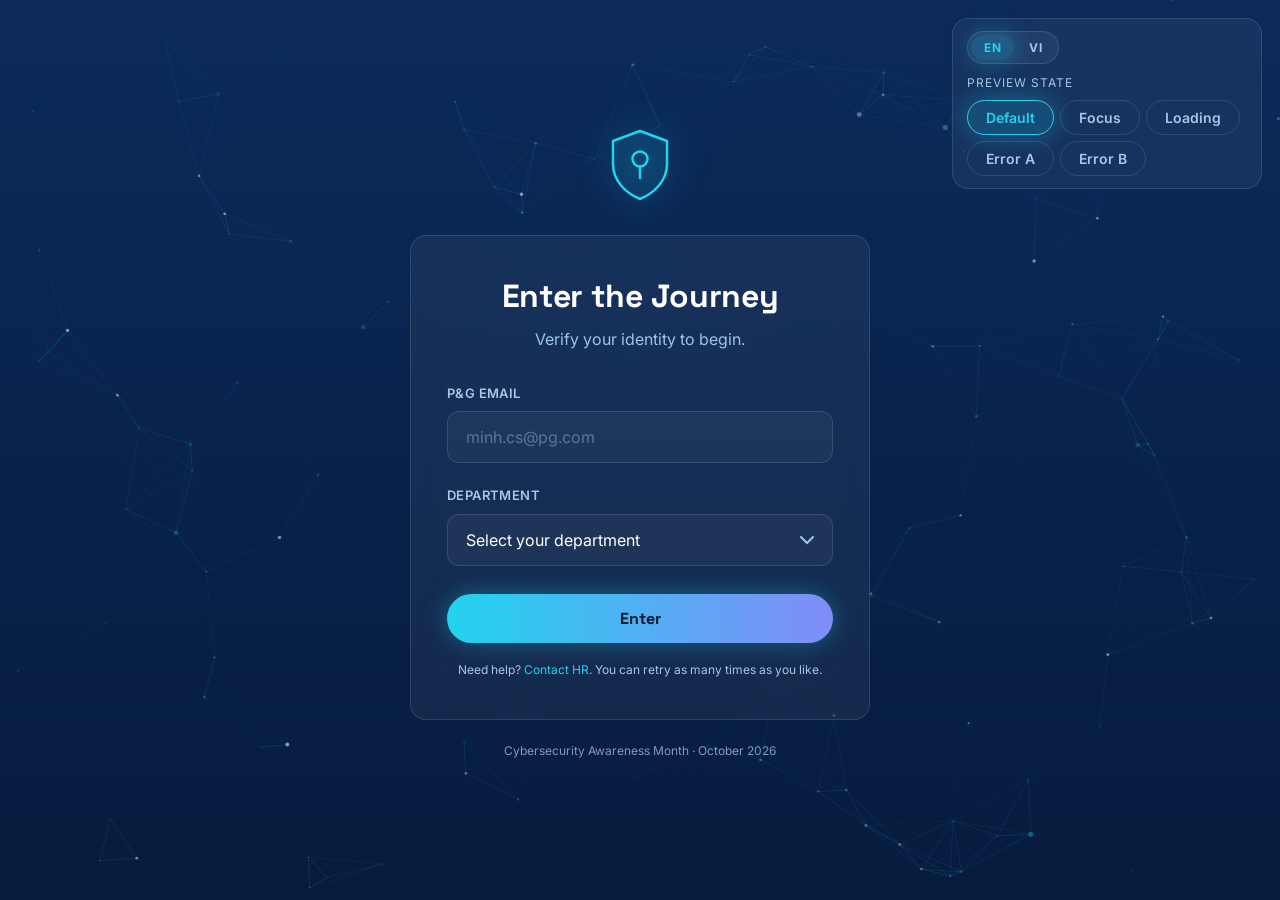
==== public/index.html @ fa687166 "Restructure project, add VI/EN language layer and data contract - Move site under public/, split JS " ====
<!DOCTYPE html>
<html lang="en">
<head>
<meta charset="UTF-8">
<meta name="viewport" content="width=device-width, initial-scale=1">
<title data-i18n-title="login.docTitle">Enter the Journey — Cybersecurity Awareness Month 2026</title>
<meta name="description" content="Verify your identity to begin the Cybersecurity Awareness Month journey.">
<link rel="preconnect" href="https://fonts.googleapis.com">
<link rel="preconnect" href="https://fonts.gstatic.com" crossorigin>
<link href="https://fonts.googleapis.com/css2?family=Inter:wght@400;500;600;700&family=Space+Grotesk:wght@500;600;700&display=swap" rel="stylesheet">
<link rel="stylesheet" href="assets/css/styles.css">
</head>
<body>
<canvas id="starfield" aria-hidden="true"></canvas>

<div class="page">
  <!-- State switcher: lets reviewers preview every designed state -->
  <div style="position:fixed;top:18px;right:18px;z-index:60" class="glass" id="stateSwitcher">
    <div style="padding:12px 14px">
      <div data-lang-switch style="margin-bottom:10px"></div>
      <div class="t-caption" style="margin-bottom:8px;letter-spacing:1px;text-transform:uppercase" data-i18n="login.previewState">Preview state</div>
      <div style="display:flex;gap:6px;flex-wrap:wrap;max-width:280px">
        <button class="tab active" data-state="default" data-i18n="login.state.default">Default</button>
        <button class="tab" data-state="focus" data-i18n="login.state.focus">Focus</button>
        <button class="tab" data-state="loading" data-i18n="login.state.loading">Loading</button>
        <button class="tab" data-state="errorA" data-i18n="login.state.errorA">Error A</button>
        <button class="tab" data-state="errorB" data-i18n="login.state.errorB">Error B</button>
      </div>
    </div>
  </div>

  <main style="min-height:100vh;display:grid;place-items:center;padding:60px 20px">
    <div style="width:100%;max-width:460px">

      <!-- Shield-with-keyhole logo -->
      <div class="center" style="margin-bottom:26px">
        <svg width="64" height="74" viewBox="0 0 64 74" fill="none" aria-hidden="true"
             style="filter:drop-shadow(0 0 18px rgba(34,211,238,.65))">
          <path d="M32 3 L59 13 V36 C59 52 47 65 32 71 C17 65 5 52 5 36 V13 Z"
                stroke="#22D3EE" stroke-width="2.5" fill="rgba(34,211,238,0.07)" stroke-linejoin="round"/>
          <circle cx="32" cy="31" r="7.5" stroke="#22D3EE" stroke-width="2.5" fill="none"/>
          <path d="M32 38.5 V50" stroke="#22D3EE" stroke-width="2.5" stroke-linecap="round"/>
        </svg>
      </div>

      <div class="glass" style="padding:40px 36px">
        <div class="center" style="margin-bottom:30px">
          <h1 class="t-h2" style="margin:0 0 10px" data-i18n="login.title">Enter the Journey</h1>
          <p class="t-body" style="margin:0" data-i18n="login.subtitle">Verify your identity to begin.</p>
        </div>

        <form id="loginForm" novalidate autocomplete="off">

          <!-- Email combo with live autocomplete -->
          <div class="field combo" id="emailField">
            <label for="email" data-i18n="login.emailLabel">P&amp;G Email</label>
            <input class="input" type="email" id="email" name="email"
                   placeholder="minh.cs@pg.com" data-i18n-placeholder="login.emailPlaceholder" autocomplete="off"
                   aria-describedby="emailErr" aria-autocomplete="list"
                   aria-expanded="false" role="combobox" aria-controls="emailAC">
            <div class="autocomplete" id="emailAC" role="listbox" data-i18n-aria-label="login.acAria" aria-label="Matching P&amp;G emails"></div>
            <div class="field-msg msg-error" id="emailErr" role="alert">
              <svg width="15" height="15" viewBox="0 0 16 16" fill="none" style="flex-shrink:0;margin-top:2px">
                <circle cx="8" cy="8" r="7" stroke="currentColor" stroke-width="1.5"/>
                <path d="M8 4.5v4.2M8 11.2v.1" stroke="currentColor" stroke-width="1.8" stroke-linecap="round"/>
              </svg>
              <span data-i18n="login.errorEmail">Email không chính xác — Email not found. Please try again.</span>
            </div>
          </div>

          <!-- Department -->
          <div class="field" id="deptField">
            <label for="dept" data-i18n="login.deptLabel">Department</label>
            <select class="select" id="dept" name="dept" aria-describedby="deptErr">
              <option value="" data-i18n="login.deptPlaceholder">Select your department</option>
            </select>
            <div class="field-msg msg-warning" id="deptErr" role="alert">
              <svg width="15" height="15" viewBox="0 0 16 16" fill="none" style="flex-shrink:0;margin-top:2px">
                <path d="M8 1.8 15 14H1L8 1.8Z" stroke="currentColor" stroke-width="1.5" stroke-linejoin="round"/>
                <path d="M8 6.2v3.1M8 11.5v.1" stroke="currentColor" stroke-width="1.8" stroke-linecap="round"/>
              </svg>
              <span data-i18n="login.errorDept">Department does not match this account. Access denied.</span>
            </div>
          </div>

          <button type="submit" class="btn btn-primary btn-block" id="submitBtn" style="margin-top:6px">
            <span id="btnLabel" data-i18n="login.cta">Enter</span>
          </button>

          <p class="t-caption center" style="margin:18px 0 0" data-i18n-html="login.help">
            Need help? <a href="mailto:minh.cs@pg.com">Contact HR</a>. You can retry as many times as you like.
          </p>
        </form>
      </div>

      <p class="t-caption center" style="margin-top:22px;opacity:.75" data-i18n="app.month">
        Cybersecurity Awareness Month · October 2026
      </p>
    </div>
  </main>
</div>

<script src="assets/js/core/starfield.js"></script>
<script src="assets/js/core/ui.js"></script>
<script src="assets/js/core/i18n.js"></script>
<script src="assets/js/data/db.js"></script>
<script src="assets/js/pages/login.js"></script>
</body>
</html>
---- public/assets/css/styles.css ----
/* ============================================================
   Cybersecurity Awareness Month — October 2026
   Design system + component styles
   ============================================================ */

/* ---------- 1. TOKENS ---------- */
:root {
  /* Background */
  --navy-700: #0B2A5B;
  --navy-900: #071B3D;
  --navy-500: #0F3A78;

  /* Chapter accents */
  --ch1: #22D3EE;
  --ch2: #38BDF8;
  --ch3: #60A5FA;
  --ch4: #818CF8;
  --accent: var(--ch1); /* overridden per chapter */

  /* Text */
  --text-headline: #FFFFFF;
  --text-body: #9EC5E8;
  --text-muted: #A9C6E6;

  /* State */
  --error: #F87171;
  --warning: #FBBF24;
  --success: #34D399;

  /* Rank */
  --gold: #FCD34D;
  --silver: #CBD5E1;
  --bronze: #D9A066;

  /* Surfaces */
  --glass-fill: rgba(255, 255, 255, 0.05);
  --glass-fill-hover: rgba(255, 255, 255, 0.08);
  --glass-border: rgba(255, 255, 255, 0.12);
  --glass-border-strong: rgba(255, 255, 255, 0.22);
  --radius: 16px;
  --radius-sm: 10px;
  --radius-pill: 999px;

  /* Glow */
  --glow-cyan-soft: 0 0 24px rgba(34, 211, 238, 0.35);
  --glow-cyan-strong: 0 0 40px rgba(34, 211, 238, 0.55);
  --glow-accent: 0 0 28px color-mix(in srgb, var(--accent) 45%, transparent);
  --glow-error: 0 0 20px rgba(248, 113, 113, 0.45);
  --glow-warning: 0 0 20px rgba(251, 191, 36, 0.45);
  --glow-success: 0 0 20px rgba(52, 211, 153, 0.45);

  /* Type */
  --font-display: "Space Grotesk", "Inter", system-ui, -apple-system, "Segoe UI", sans-serif;
  --font-body: "Inter", system-ui, -apple-system, "Segoe UI", Roboto, sans-serif;

  /* Layout */
  --maxw: 1280px;
  --gutter: 80px;
}

/* ---------- 2. RESET ---------- */
*, *::before, *::after { box-sizing: border-box; }
html, body { margin: 0; padding: 0; }
html { scroll-behavior: smooth; }

body {
  font-family: var(--font-body);
  background: linear-gradient(180deg, var(--navy-700) 0%, var(--navy-900) 100%);
  background-attachment: fixed;
  color: var(--text-body);
  min-height: 100vh;
  font-size: 16px;
  line-height: 1.6;
  -webkit-font-smoothing: antialiased;
  overflow-x: hidden;
}

img { max-width: 100%; display: block; }
button, input, select { font-family: inherit; font-size: inherit; }
a { color: var(--accent); text-decoration: none; }

/* ---------- 3. STAR FIELD ---------- */
#starfield {
  position: fixed;
  inset: 0;
  z-index: 0;
  pointer-events: none;
}

.page {
  position: relative;
  z-index: 1;
}

/* ---------- 4. TYPE SCALE ---------- */
.t-display { font-family: var(--font-display); font-weight: 700; font-size: 56px; line-height: 1.14; letter-spacing: -1px; color: var(--text-headline); }
.t-h1      { font-family: var(--font-display); font-weight: 700; font-size: 44px; line-height: 1.18; letter-spacing: -0.5px; color: var(--text-headline); }
.t-h2      { font-family: var(--font-display); font-weight: 700; font-size: 32px; line-height: 1.25; letter-spacing: -0.3px; color: var(--text-headline); }
.t-h3      { font-family: var(--font-display); font-weight: 600; font-size: 24px; line-height: 1.33; letter-spacing: -0.2px; color: var(--text-headline); }
.t-body-l  { font-size: 18px; line-height: 1.56; color: var(--text-body); }
.t-body    { font-size: 16px; line-height: 1.63; color: var(--text-body); }
.t-small   { font-size: 14px; font-weight: 500; line-height: 1.43; color: var(--text-muted); }
.t-caption { font-size: 12px; line-height: 1.5; color: var(--text-muted); }
.t-overline{ font-family: var(--font-display); font-size: 12px; font-weight: 700; letter-spacing: 3px; text-transform: uppercase; color: var(--accent); }

/* ---------- 5. GLASS CARD ---------- */
.glass {
  background: var(--glass-fill);
  border: 1px solid var(--glass-border);
  border-radius: var(--radius);
  backdrop-filter: blur(12px);
  -webkit-backdrop-filter: blur(12px);
}
.glass-hover { transition: border-color .25s ease, box-shadow .25s ease, background .25s ease, transform .25s ease; }
.glass-hover:hover {
  background: var(--glass-fill-hover);
  border-color: color-mix(in srgb, var(--accent) 55%, transparent);
  box-shadow: var(--glow-accent);
  transform: translateY(-3px);
}

/* ---------- 6. BUTTONS ---------- */
.btn {
  display: inline-flex;
  align-items: center;
  justify-content: center;
  gap: 10px;
  border: 0;
  border-radius: var(--radius-pill);
  padding: 14px 28px;
  font-family: var(--font-display);
  font-weight: 700;
  font-size: 16px;
  cursor: pointer;
  transition: transform .2s ease, box-shadow .25s ease, opacity .2s ease;
  position: relative;
}
.btn:disabled { opacity: .55; cursor: not-allowed; }

.btn-primary {
  background: linear-gradient(90deg, var(--ch1) 0%, var(--ch4) 100%);
  color: #04182F;
  box-shadow: var(--glow-cyan-soft);
}
.btn-primary:hover:not(:disabled) { transform: translateY(-2px); box-shadow: var(--glow-cyan-strong); }

.btn-secondary {
  background: transparent;
  color: var(--text-headline);
  border: 1px solid var(--glass-border-strong);
}
.btn-secondary:hover:not(:disabled) {
  border-color: var(--accent);
  box-shadow: var(--glow-accent);
  transform: translateY(-2px);
}

.btn-block { width: 100%; }
.btn-lg { padding: 20px 44px; font-size: 20px; }

/* Pulsing hero CTA */
.btn-pulse { animation: pulseGlow 2.4s ease-in-out infinite; }
@keyframes pulseGlow {
  0%, 100% { box-shadow: 0 0 22px rgba(34,211,238,.38); }
  50%      { box-shadow: 0 0 46px rgba(34,211,238,.72); }
}

/* Loading spinner inside button */
.spinner {
  width: 18px; height: 18px;
  border: 2px solid rgba(4,24,47,.35);
  border-top-color: #04182F;
  border-radius: 50%;
  animation: spin .7s linear infinite;
}
@keyframes spin { to { transform: rotate(360deg); } }

/* ---------- 7. FORM FIELDS ---------- */
.field { margin-bottom: 22px; position: relative; }
.field label {
  display: block;
  font-size: 13px;
  font-weight: 600;
  letter-spacing: .4px;
  color: var(--text-muted);
  margin-bottom: 8px;
  text-transform: uppercase;
}

.input, .select {
  width: 100%;
  padding: 15px 18px;
  background: rgba(255,255,255,.04);
  border: 1px solid var(--glass-border);
  border-radius: 12px;
  color: var(--text-headline);
  outline: none;
  transition: border-color .2s ease, box-shadow .2s ease, background .2s ease;
}
.input::placeholder { color: rgba(158,197,232,.45); }
.input:focus, .select:focus {
  border-color: var(--ch1);
  box-shadow: 0 0 0 3px rgba(34,211,238,.18), var(--glow-cyan-soft);
  background: rgba(255,255,255,.06);
}

.select {
  appearance: none;
  background-image: url("data:image/svg+xml;utf8,<svg xmlns='http://www.w3.org/2000/svg' width='14' height='9' viewBox='0 0 14 9'><path d='M1 1l6 6 6-6' stroke='%239EC5E8' stroke-width='2' fill='none' stroke-linecap='round'/></svg>");
  background-repeat: no-repeat;
  background-position: right 18px center;
  padding-right: 46px;
  cursor: pointer;
}
.select option { background: var(--navy-900); color: var(--text-headline); }

/* Field states */
.field.is-error .input, .field.is-error .select {
  border-color: var(--error);
  box-shadow: var(--glow-error);
}
.field.is-warning .input, .field.is-warning .select {
  border-color: var(--warning);
  box-shadow: var(--glow-warning);
}
.field.shake { animation: shake .45s cubic-bezier(.36,.07,.19,.97); }
@keyframes shake {
  10%, 90% { transform: translateX(-2px); }
  20%, 80% { transform: translateX(4px); }
  30%, 50%, 70% { transform: translateX(-7px); }
  40%, 60% { transform: translateX(7px); }
}

.field-msg {
  display: none;
  align-items: flex-start;
  gap: 8px;
  margin-top: 9px;
  font-size: 13px;
  line-height: 1.45;
}
.field.is-error .field-msg.msg-error { display: flex; color: var(--error); }
.field.is-warning .field-msg.msg-warning { display: flex; color: var(--warning); }

/* ---------- 8. AUTOCOMPLETE ---------- */
.combo { position: relative; }
.autocomplete {
  position: absolute;
  top: calc(100% + 6px);
  left: 0; right: 0;
  z-index: 40;
  background: rgba(7, 27, 61, .96);
  border: 1px solid var(--glass-border-strong);
  border-radius: 12px;
  backdrop-filter: blur(18px);
  -webkit-backdrop-filter: blur(18px);
  box-shadow: 0 18px 44px rgba(0,0,0,.5);
  max-height: 232px;
  overflow-y: auto;
  display: none;
}
.autocomplete.open { display: block; }
.ac-item {
  display: flex;
  align-items: center;
  gap: 12px;
  padding: 11px 16px;
  cursor: pointer;
  border-bottom: 1px solid rgba(255,255,255,.05);
  transition: background .15s ease;
}
.ac-item:last-child { border-bottom: 0; }
.ac-item:hover, .ac-item.active { background: rgba(34,211,238,.14); }
.ac-item .ac-avatar {
  width: 30px; height: 30px;
  border-radius: 50%;
  display: grid; place-items: center;
  font-size: 11px; font-weight: 700;
  background: linear-gradient(135deg, var(--ch1), var(--ch4));
  color: #04182F;
  flex-shrink: 0;
}
.ac-item .ac-mail { color: var(--text-headline); font-size: 14px; }
.ac-item .ac-dept { color: var(--text-muted); font-size: 12px; }
.ac-item mark { background: transparent; color: var(--ch1); font-weight: 700; }
.ac-empty { padding: 14px 16px; font-size: 13px; color: var(--text-muted); }

/* ---------- 9. KPI TILES ---------- */
.kpi-grid {
  display: grid;
  grid-template-columns: repeat(4, 1fr);
  gap: 20px;
}
.kpi {
  padding: 24px;
  display: flex;
  flex-direction: column;
  gap: 6px;
}
.kpi-icon {
  width: 40px; height: 40px;
  border-radius: 10px;
  display: grid; place-items: center;
  background: color-mix(in srgb, var(--accent) 16%, transparent);
  color: var(--accent);
  margin-bottom: 8px;
}
.kpi-value { font-family: var(--font-display); font-size: 40px; font-weight: 700; color: var(--text-headline); line-height: 1.1; }
.kpi-label { font-size: 13px; color: var(--text-muted); }
.kpi-bar {
  height: 4px;
  border-radius: 2px;
  background: rgba(255,255,255,.09);
  overflow: hidden;
  margin-top: 12px;
}
.kpi-bar span {
  display: block;
  height: 100%;
  border-radius: 2px;
  background: linear-gradient(90deg, var(--ch1), var(--ch4));
}

/* ---------- 10. CHAPTER CARDS ---------- */
.chapter-rail { position: relative; }
.chapter-grid {
  display: grid;
  grid-template-columns: repeat(4, 1fr);
  gap: 24px;
  position: relative;
  z-index: 2;
}
/* Constellation progress line behind the cards */
.constellation-line {
  position: absolute;
  top: 74px;
  left: 6%;
  right: 6%;
  height: 2px;
  background: rgba(255,255,255,.10);
  z-index: 1;
  border-radius: 2px;
}
.constellation-line .lit {
  display: block; height: 100%;
  border-radius: 2px;
  background: linear-gradient(90deg, var(--ch1), var(--ch2), var(--ch3), var(--ch4));
  box-shadow: 0 0 14px rgba(34,211,238,.7);
  transition: width .8s ease;
}

.chapter-card {
  --accent: var(--ch1);
  padding: 26px 24px 24px;
  display: flex;
  flex-direction: column;
  min-height: 268px;
  position: relative;
}
.chapter-card[data-ch="1"] { --accent: var(--ch1); }
.chapter-card[data-ch="2"] { --accent: var(--ch2); }
.chapter-card[data-ch="3"] { --accent: var(--ch3); }
.chapter-card[data-ch="4"] { --accent: var(--ch4); }

.ch-node {
  position: absolute;
  top: -7px; left: 50%;
  transform: translateX(-50%);
  width: 14px; height: 14px;
  border-radius: 50%;
  background: var(--navy-900);
  border: 2px solid var(--accent);
  box-shadow: var(--glow-accent);
}
.chapter-card.is-locked .ch-node { border-color: rgba(255,255,255,.25); box-shadow: none; }

.ch-num {
  font-family: var(--font-display);
  font-size: 12px; font-weight: 700; letter-spacing: 2.4px;
  color: var(--accent);
  margin-bottom: 14px;
}
.ch-icon {
  width: 46px; height: 46px;
  border-radius: 12px;
  display: grid; place-items: center;
  background: color-mix(in srgb, var(--accent) 15%, transparent);
  color: var(--accent);
  margin-bottom: 16px;
}
.ch-title { font-family: var(--font-display); font-size: 20px; font-weight: 700; color: var(--text-headline); margin: 0 0 8px; }
.ch-desc { font-size: 14px; color: var(--text-muted); margin: 0 0 auto; }
.ch-foot { margin-top: 20px; display: flex; align-items: center; justify-content: space-between; gap: 10px; }
.ch-action { font-family: var(--font-display); font-weight: 700; font-size: 14px; color: var(--accent); }

/* Chapter card — LOCKED */
.chapter-card.is-locked { opacity: .4; pointer-events: none; }
.chapter-card.is-locked .ch-action { color: var(--text-muted); }

/* Chapter card — AVAILABLE */
.chapter-card.is-available {
  border-color: color-mix(in srgb, var(--accent) 60%, transparent);
  box-shadow: var(--glow-accent);
  cursor: pointer;
}

/* Chapter card — COMPLETED */
.chapter-card.is-completed { cursor: pointer; }
.check-badge {
  position: absolute;
  top: 18px; right: 18px;
  width: 28px; height: 28px;
  border-radius: 50%;
  display: grid; place-items: center;
  background: var(--success);
  color: #04281C;
  box-shadow: var(--glow-success);
}
.score-chip {
  display: inline-flex;
  align-items: center;
  padding: 4px 12px;
  border-radius: var(--radius-pill);
  font-size: 12px; font-weight: 700;
  font-family: var(--font-display);
  background: color-mix(in srgb, var(--success) 18%, transparent);
  border: 1px solid color-mix(in srgb, var(--success) 45%, transparent);
  color: var(--success);
}
.lock-pill {
  display: inline-flex; align-items: center; gap: 6px;
  font-size: 12px; color: var(--text-muted);
}

/* ---------- 11. RULES PANEL ---------- */
.rules { padding: 0; overflow: hidden; }
.rules-head {
  width: 100%;
  display: flex; align-items: center; justify-content: space-between; gap: 12px;
  padding: 20px 22px;
  background: none; border: 0; cursor: pointer;
  color: var(--text-headline);
  font-family: var(--font-display); font-weight: 700; font-size: 16px;
}
.rules-head .chev { transition: transform .3s ease; color: var(--text-muted); }
.rules.collapsed .chev { transform: rotate(-90deg); }
.rules-body {
  padding: 0 22px 20px;
  display: grid; gap: 14px;
  max-height: 460px;
  transition: max-height .35s ease, opacity .25s ease, padding .35s ease;
  overflow: hidden;
}
.rules.collapsed .rules-body { max-height: 0; opacity: 0; padding-bottom: 0; }
.rule-item { display: flex; gap: 12px; align-items: flex-start; font-size: 14px; color: var(--text-body); }
.rule-item .ri {
  flex-shrink: 0;
  width: 26px; height: 26px; border-radius: 7px;
  display: grid; place-items: center;
  background: rgba(34,211,238,.14);
  color: var(--ch1);
}

/* ---------- 11b. LANGUAGE SWITCH ---------- */
.lang-switch {
  display: inline-flex;
  gap: 2px;
  padding: 3px;
  border-radius: var(--radius-pill);
  background: rgba(255,255,255,.05);
  border: 1px solid var(--glass-border);
}
.lang-btn {
  padding: 5px 13px;
  border: 0;
  border-radius: var(--radius-pill);
  background: transparent;
  color: var(--text-muted);
  font-size: 12px; font-weight: 700; letter-spacing: .6px;
  cursor: pointer;
  transition: all .18s ease;
}
.lang-btn:hover { color: var(--text-headline); }
.lang-btn.is-active {
  background: color-mix(in srgb, var(--ch1) 20%, transparent);
  color: var(--ch1);
  box-shadow: var(--glow-cyan-soft);
}

/* ---------- 12. LEADERBOARD ---------- */
.tabs { display: flex; gap: 8px; flex-wrap: wrap; }.tab {
  padding: 8px 18px;
  border-radius: var(--radius-pill);
  background: transparent;
  border: 1px solid var(--glass-border);
  color: var(--text-muted);
  font-size: 14px; font-weight: 600;
  cursor: pointer;
  transition: all .2s ease;
}
.tab:hover { border-color: var(--glass-border-strong); color: var(--text-headline); }
.tab.active {
  background: color-mix(in srgb, var(--ch1) 16%, transparent);
  border-color: var(--ch1);
  color: var(--ch1);
  box-shadow: var(--glow-cyan-soft);
}

.lb-table { width: 100%; border-collapse: collapse; }
.lb-table th {
  text-align: left;
  font-size: 12px; font-weight: 600; letter-spacing: 1px; text-transform: uppercase;
  color: var(--text-muted);
  padding: 0 16px 14px;
  border-bottom: 1px solid var(--glass-border);
}
.lb-table td { padding: 14px 16px; border-bottom: 1px solid rgba(255,255,255,.05); font-size: 14px; }
.lb-table tbody tr { transition: background .2s ease; }
.lb-table tbody tr:hover { background: rgba(255,255,255,.035); }

.lb-user { display: flex; align-items: center; gap: 12px; }
.avatar {
  width: 36px; height: 36px; border-radius: 50%;
  display: grid; place-items: center;
  font-size: 12px; font-weight: 700;
  background: linear-gradient(135deg, var(--ch2), var(--ch4));
  color: #04182F;
  flex-shrink: 0;
}
.lb-name { color: var(--text-headline); font-weight: 600; }

.rank-badge {
  width: 30px; height: 30px; border-radius: 50%;
  display: grid; place-items: center;
  font-family: var(--font-display); font-weight: 700; font-size: 13px;
  background: rgba(255,255,255,.07);
  color: var(--text-muted);
}
tr.rank-1 .rank-badge { background: color-mix(in srgb, var(--gold) 22%, transparent);   color: var(--gold);   box-shadow: 0 0 18px rgba(252,211,77,.5); }
tr.rank-2 .rank-badge { background: color-mix(in srgb, var(--silver) 22%, transparent); color: var(--silver); box-shadow: 0 0 18px rgba(203,213,225,.4); }
tr.rank-3 .rank-badge { background: color-mix(in srgb, var(--bronze) 22%, transparent); color: var(--bronze); box-shadow: 0 0 18px rgba(217,160,102,.4); }
tr.rank-1 { background: linear-gradient(90deg, rgba(252,211,77,.10), transparent); }
tr.rank-2 { background: linear-gradient(90deg, rgba(203,213,225,.09), transparent); }
tr.rank-3 { background: linear-gradient(90deg, rgba(217,160,102,.09), transparent); }

/* ---------- 13. CONTACT CARD ---------- */
.contact { padding: 22px; display: flex; align-items: center; gap: 16px; }
.icon-btn {
  width: 40px; height: 40px;
  border-radius: 10px;
  display: grid; place-items: center;
  background: rgba(255,255,255,.05);
  border: 1px solid var(--glass-border);
  color: var(--text-body);
  cursor: pointer;
  transition: all .2s ease;
}
.icon-btn:hover { color: var(--ch1); border-color: var(--ch1); box-shadow: var(--glow-cyan-soft); }

/* ---------- 14. CHAPTER SCREEN ---------- */
.chapter-header {
  display: flex; align-items: center; gap: 20px;
  padding: 18px 0;
  border-bottom: 1px solid var(--glass-border);
  flex-wrap: wrap;
}
.accent-chip {
  display: inline-flex; align-items: center; gap: 8px;
  padding: 7px 16px;
  border-radius: var(--radius-pill);
  background: color-mix(in srgb, var(--accent) 16%, transparent);
  border: 1px solid color-mix(in srgb, var(--accent) 50%, transparent);
  color: var(--accent);
  font-family: var(--font-display);
  font-size: 12px; font-weight: 700; letter-spacing: 1.6px;
  text-transform: uppercase;
}
.progress-dots { display: flex; gap: 9px; }
.dot {
  width: 11px; height: 11px; border-radius: 50%;
  background: rgba(255,255,255,.14);
  transition: all .3s ease;
}
.dot.done { background: var(--accent); box-shadow: var(--glow-accent); }
.dot.current { background: transparent; border: 2px solid var(--accent); box-shadow: var(--glow-accent); }

.meta-pill {
  display: inline-flex; align-items: center; gap: 7px;
  padding: 7px 14px;
  border-radius: var(--radius-pill);
  background: rgba(255,255,255,.05);
  border: 1px solid var(--glass-border);
  font-size: 13px; font-weight: 600;
  color: var(--text-headline);
}

.chapter-layout {
  display: grid;
  grid-template-columns: 60fr 40fr;
  gap: 28px;
  align-items: start;
}

/* Game stage placeholder */
.game-stage {
  position: relative;
  min-height: 460px;
  border-radius: var(--radius);
  border: 1px dashed color-mix(in srgb, var(--accent) 45%, transparent);
  background: rgba(255,255,255,.03);
  padding: 22px;
  display: flex; flex-direction: column;
  overflow: hidden;
}
.stage-tag {
  position: absolute; top: 14px; left: 14px;
  font-size: 11px; letter-spacing: 1.4px; text-transform: uppercase;
  color: var(--accent);
  background: color-mix(in srgb, var(--accent) 14%, transparent);
  padding: 5px 11px; border-radius: 6px;
  font-weight: 700;
}
.stage-note {
  position: absolute; bottom: 14px; left: 14px; right: 14px;
  font-size: 11px; line-height: 1.5; color: var(--text-muted);
  background: rgba(7,27,61,.72);
  border: 1px solid var(--glass-border);
  border-radius: 8px;
  padding: 9px 12px;
}

/* Chase scene */
.chase {
  flex: 1;
  display: flex; flex-direction: column; justify-content: center;
  gap: 26px;
  padding: 44px 6px 70px;
}
.chase-row { display: flex; align-items: flex-end; justify-content: space-between; }
/* `padding: 0` guards against unrelated block rules (e.g. the page-level
   `.hero` section) leaking into figures via class-name collisions. */
.figure { text-align: center; padding: 0; }
.figure .body {
  width: 76px; height: 116px;
  border-radius: 38px 38px 14px 14px;
  display: grid; place-items: center;
  font-size: 30px;
}
.figure.fig-hero .body {
  background: linear-gradient(160deg, rgba(34,211,238,.34), rgba(129,140,248,.2));
  border: 1.5px solid var(--ch1);
  box-shadow: var(--glow-cyan-strong);
}
.figure.hacker .body {
  background: linear-gradient(160deg, rgba(10,14,30,.9), rgba(30,20,50,.7));
  border: 1.5px solid rgba(248,113,113,.55);
  box-shadow: 0 0 26px rgba(248,113,113,.3);
}
.figure .cap { font-size: 11px; margin-top: 9px; color: var(--text-muted); letter-spacing: .6px; white-space: nowrap; }

.track { position: relative; height: 6px; border-radius: 3px; background: rgba(255,255,255,.09); }
.track .fill {
  position: absolute; inset: 0 auto 0 0;
  border-radius: 3px;
  background: linear-gradient(90deg, var(--accent), transparent);
  box-shadow: var(--glow-accent);
  transition: width .6s ease;
}
.track .step {
  position: absolute; top: 50%; transform: translate(-50%, -50%);
  width: 16px; height: 16px; border-radius: 50%;
  background: var(--navy-900);
  border: 2px solid rgba(255,255,255,.2);
  display: grid; place-items: center;
  font-size: 9px; font-weight: 700; color: var(--text-muted);
}
.track .step.done { border-color: var(--accent); color: var(--accent); box-shadow: var(--glow-accent); }

/* Question card */
.question-card { padding: 28px; }
.answers { display: grid; gap: 12px; margin-top: 22px; }
.answer {
  display: flex; align-items: center; gap: 14px;
  width: 100%;
  padding: 16px 18px;
  text-align: left;
  border-radius: 12px;
  background: rgba(255,255,255,.04);
  border: 1px solid var(--glass-border);
  color: var(--text-body);
  cursor: pointer;
  transition: all .2s ease;
}
.answer .key {
  flex-shrink: 0;
  width: 28px; height: 28px; border-radius: 7px;
  display: grid; place-items: center;
  font-size: 12px; font-weight: 700;
  background: rgba(255,255,255,.07);
  color: var(--text-muted);
  transition: all .2s ease;
}
.answer:hover:not(:disabled) {
  background: rgba(255,255,255,.07);
  border-color: color-mix(in srgb, var(--accent) 55%, transparent);
  transform: translateX(3px);
}
.answer.selected {
  border-color: var(--accent);
  background: color-mix(in srgb, var(--accent) 12%, transparent);
  color: var(--text-headline);
}
.answer.selected .key { background: var(--accent); color: #04182F; }
.answer.correct {
  border-color: var(--success);
  background: rgba(52,211,153,.12);
  box-shadow: var(--glow-success);
  color: var(--text-headline);
}
.answer.correct .key { background: var(--success); color: #04281C; }
.answer.incorrect {
  border-color: var(--error);
  background: rgba(248,113,113,.10);
  box-shadow: var(--glow-error);
  color: var(--text-headline);
}
.answer.incorrect .key { background: var(--error); color: #2C0A0A; }
.answer:disabled { cursor: default; }

/* Toast */
.toast-wrap {
  position: fixed;
  bottom: 34px; left: 50%;
  transform: translateX(-50%);
  z-index: 90;
  display: grid; gap: 10px;
  justify-items: center;
}
.toast {
  display: flex; align-items: center; gap: 11px;
  padding: 14px 24px;
  border-radius: var(--radius-pill);
  font-family: var(--font-display);
  font-weight: 700;
  background: rgba(7,27,61,.94);
  border: 1px solid var(--glass-border-strong);
  backdrop-filter: blur(14px);
  animation: toastIn .3s ease, toastOut .3s ease 1.9s forwards;
}
.toast.ok  { border-color: var(--success); color: var(--success); box-shadow: var(--glow-success); }
.toast.bad { border-color: var(--error);   color: var(--error);   box-shadow: var(--glow-error); }
@keyframes toastIn  { from { opacity: 0; transform: translateY(14px); } }
@keyframes toastOut { to   { opacity: 0; transform: translateY(-10px); } }

/* ---------- 15. RESULT SCREEN ---------- */
.result-card { padding: 46px; text-align: center; max-width: 720px; margin: 0 auto; }
.result-stage {
  height: 320px;
  border-radius: var(--radius);
  border: 1px dashed color-mix(in srgb, var(--accent) 45%, transparent);
  background: rgba(255,255,255,.03);
  position: relative;
  display: flex;
  align-items: center;
  justify-content: center;
  padding: 44px 16px 100px; /* bottom padding reserves room for the note */
  margin-bottom: 32px;
  overflow: hidden;
}
/* Figures are scaled down inside the shorter result stage. */
.result-stage .hero-figures { gap: 40px; }
.result-stage .hero-figures .figure .body {
  width: 82px; height: 124px;
  border-radius: 41px 41px 14px 14px;
  font-size: 30px;
}
.result-stats {
  display: grid; grid-template-columns: repeat(3, 1fr);
  gap: 16px; margin: 30px 0;
}
.rstat { padding: 18px; border-radius: 12px; background: rgba(255,255,255,.04); border: 1px solid var(--glass-border); }
.rstat .v { font-family: var(--font-display); font-size: 30px; font-weight: 700; color: var(--text-headline); line-height: 1.1; }
.rstat .l { font-size: 12px; color: var(--text-muted); margin-top: 4px; }

.confetti { position: absolute; inset: 0; pointer-events: none; }
.confetti i {
  position: absolute; top: -12px;
  width: 7px; height: 12px; border-radius: 2px;
  animation: fall linear infinite;
}
@keyframes fall {
  to { transform: translateY(320px) rotate(540deg); opacity: 0; }
}

/* ---------- 16. LAYOUT HELPERS ---------- */
.shell { max-width: var(--maxw); margin: 0 auto; padding: 0 var(--gutter); }
.hall-grid { display: grid; grid-template-columns: 1fr 320px; gap: 32px; align-items: start; }
/* Grid items default to min-width:auto, which lets wide content force overflow. */
.hall-grid > *, .chapter-layout > * { min-width: 0; }
.section { padding: 64px 0; }
.section-head { display: flex; align-items: flex-end; justify-content: space-between; gap: 20px; margin-bottom: 28px; flex-wrap: wrap; }
.stack-8  { display: grid; gap: 8px; }
.stack-16 { display: grid; gap: 16px; }
.stack-24 { display: grid; gap: 24px; }
.row { display: flex; align-items: center; gap: 12px; }
.row-between { display: flex; align-items: center; justify-content: space-between; gap: 16px; flex-wrap: wrap; }
.spacer { flex: 1; }
.center { text-align: center; }
.mt-8 { margin-top: 8px; } .mt-16 { margin-top: 16px; } .mt-24 { margin-top: 24px; } .mt-32 { margin-top: 32px; }
.hidden { display: none !important; }

/* Site header */
.site-header {
  position: sticky; top: 0; z-index: 50;
  background: rgba(7,27,61,.72);
  backdrop-filter: blur(16px);
  -webkit-backdrop-filter: blur(16px);
  border-bottom: 1px solid var(--glass-border);
}
.site-header .shell { display: flex; align-items: center; gap: 16px; height: 68px; }
.brand { display: flex; align-items: center; gap: 11px; font-family: var(--font-display); font-weight: 700; color: var(--text-headline); }
.brand svg { color: var(--ch1); filter: drop-shadow(0 0 8px rgba(34,211,238,.6)); }

/* Hero */
.hero { padding: 72px 0 40px; text-align: center; }
.hero-art {
  position: relative;
  height: 400px;
  max-width: 900px;
  margin: 36px auto 0;
  padding-bottom: 86px; /* keeps figures clear of the art-direction note */
  border-radius: 24px;
  border: 1px dashed rgba(34,211,238,.45);
  background: radial-gradient(ellipse at 50% 70%, rgba(34,211,238,.13), transparent 62%);
  display: grid; place-items: center;
  overflow: hidden;
}
.hero-figures { display: flex; align-items: flex-end; gap: 60px; }
/* Pin each figure to the baseline of the row — emoji glyphs have differing
   intrinsic baselines, which otherwise offsets the two figures vertically. */
.hero-figures .figure { align-self: flex-end; }
.hero-figures .figure .body { width: 116px; height: 190px; border-radius: 58px 58px 18px 18px; font-size: 44px; }
.hero-figures .figure.hero-w .body {
  background: linear-gradient(160deg, rgba(56,189,248,.34), rgba(129,140,248,.22));
  border: 1.5px solid var(--ch2);
  box-shadow: 0 0 46px rgba(56,189,248,.45);
}
.float-motif {
  position: absolute;
  color: rgba(34,211,238,.32);
  animation: floaty 5.5s ease-in-out infinite;
}
@keyframes floaty {
  0%,100% { transform: translateY(0); }
  50%     { transform: translateY(-16px); }
}

/* Skeleton / focus visibility */
:focus-visible { outline: 2px solid var(--ch1); outline-offset: 2px; border-radius: 4px; }

/* ---------- 17. RESPONSIVE ---------- */
@media (max-width: 1100px) {
  :root { --gutter: 40px; }
  .hall-grid { grid-template-columns: 1fr; }
  .kpi-grid { grid-template-columns: repeat(2, 1fr); }
  .chapter-grid { grid-template-columns: repeat(2, 1fr); }
  .constellation-line { display: none; }
  .chapter-layout { grid-template-columns: 1fr; }
  .game-stage { min-height: 360px; }
}

@media (max-width: 720px) {
  :root { --gutter: 20px; }
  .t-display { font-size: 36px; }
  .t-h1 { font-size: 30px; line-height: 1.22; }
  .t-h2 { font-size: 24px; }
  .t-h3 { font-size: 20px; }
  .section { padding: 44px 0; }
  .hero { padding: 44px 0 28px; }
  .hero-art { height: 330px; padding: 48px 12px 92px; }
  .hero-figures { gap: 26px; }
  .hero-figures .figure .body { width: 78px; height: 128px; font-size: 30px; }
  .kpi-grid { grid-template-columns: 1fr; }
  .chapter-grid { grid-template-columns: 1fr; }
  .result-stats { grid-template-columns: 1fr; }
  .result-card { padding: 28px 20px; }
  .btn-lg { padding: 16px 28px; font-size: 17px; width: 100%; }
  .chapter-header { gap: 12px; }
  .lb-table th:nth-child(4), .lb-table td:nth-child(4),
  .lb-table th:nth-child(6), .lb-table td:nth-child(6) { display: none; }
  .site-header .shell { height: 60px; }
}

@media (prefers-reduced-motion: reduce) {
  *, *::before, *::after { animation-duration: .001ms !important; animation-iteration-count: 1 !important; transition-duration: .001ms !important; }
}
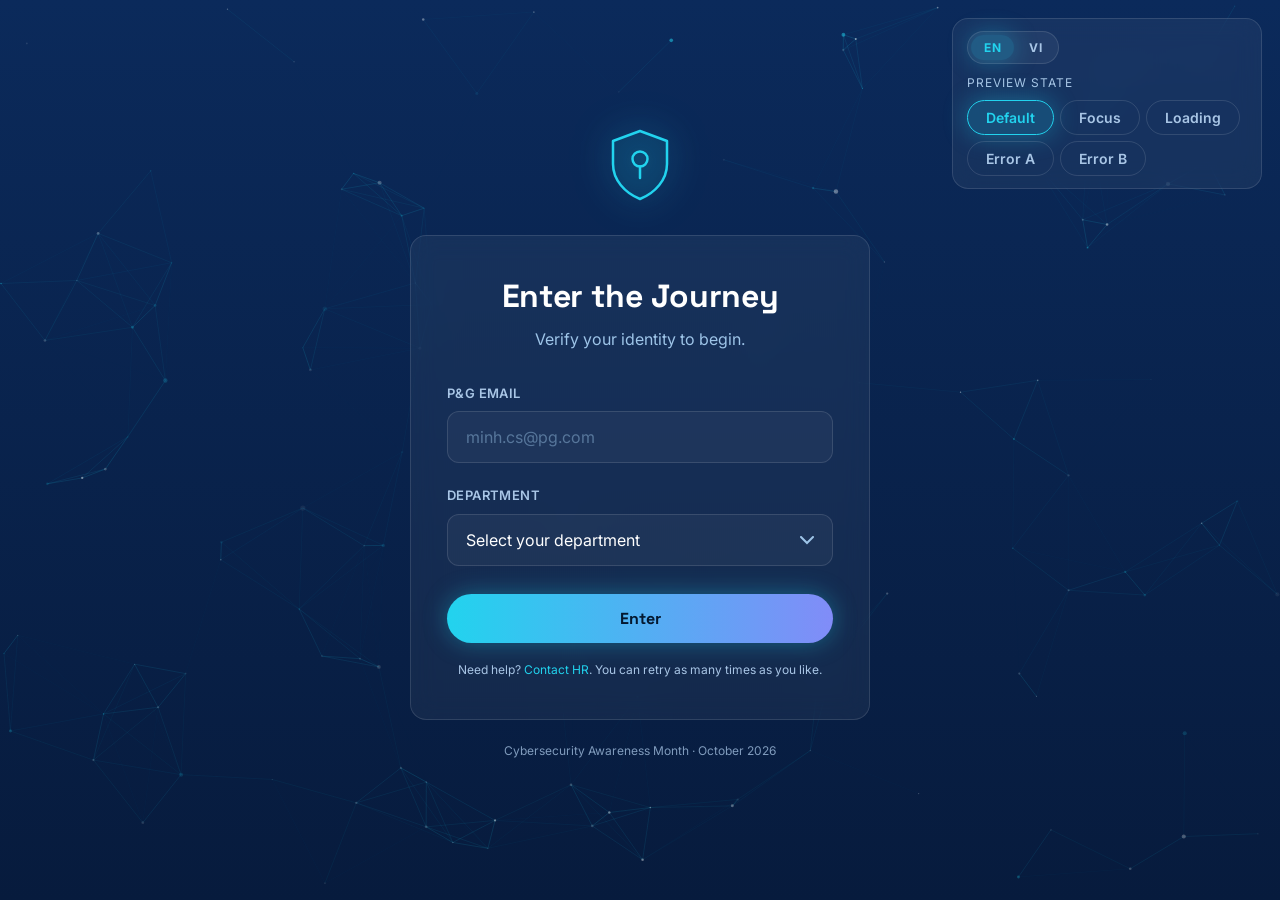
==== commit 463dba4e: "Replace mock data with SQLite + API, rebuild hall, add four Chapter 1 mini-games Data layer - Add se" ====
--- a/public/index.html
+++ b/public/index.html
@@ -104,6 +104,7 @@
 <script src="assets/js/core/ui.js"></script>
 <script src="assets/js/core/i18n.js"></script>
 <script src="assets/js/data/db.js"></script>
+<script src="assets/js/data/api.js"></script>
 <script src="assets/js/pages/login.js"></script>
 </body>
 </html>
--- a/public/assets/css/styles.css
+++ b/public/assets/css/styles.css
@@ -894,3 +894,192 @@
 @media (prefers-reduced-motion: reduce) {
   *, *::before, *::after { animation-duration: .001ms !important; animation-iteration-count: 1 !important; transition-duration: .001ms !important; }
 }
+
+/* ============================================================
+   20. REAL ARTWORK
+   Opt-in hooks for swapping placeholders for final images.
+   See docs/setup-guide.md. Placed last so they win on specificity.
+   ============================================================ */
+
+/* Whole-scene artwork: add class "has-art" to .hero-art / .game-stage /
+   .result-stage and drop an <img class="stage-img"> inside it. The
+   placeholder figures, art-direction note and dashed frame step aside. */
+.stage-img {
+  position: absolute; inset: 0;
+  width: 100%; height: 100%;
+  object-fit: contain;
+  object-position: center bottom;
+  pointer-events: none;
+}
+.has-art { border-style: solid; border-color: rgba(255,255,255,.12); padding-bottom: 0; }
+.has-art > .hero-figures,
+.has-art > .stage-note,
+.has-art > .stage-tag,
+.has-art > .float-motif { display: none; }
+
+/* Single-figure artwork: put an <img> inside a .figure .body.
+   The glass capsule becomes the frame for the character art. */
+.figure .body img {
+  width: 100%; height: 100%;
+  object-fit: contain;
+  display: block;
+}
+.figure .body:has(img) { background: none; border: none; box-shadow: none; }
+
+/* Profile photos: put an <img> inside any .avatar. Initials stay as the
+   fallback whenever no image is supplied. */
+.avatar img {
+  width: 100%; height: 100%;
+  border-radius: 50%;
+  object-fit: cover;
+  display: block;
+}
+.avatar:has(img) { background: none; }
+
+/* Chapter card icon artwork: an <img> inside .ch-icon. */
+.ch-icon img { width: 60%; height: 60%; object-fit: contain; display: block; }
+
+/* ============================================================
+   21. MAIN HALL v2
+   Full-bleed hero artwork with the guide beside it, full-width
+   chapter rail above the KPI strip, and the personal records drawer.
+   ============================================================ */
+
+/* ---- Small / ghost buttons (also used by the game screens) ---- */
+.btn-sm { padding: 9px 14px; font-size: 13px; border-radius: 10px; gap: 8px; }
+.btn.is-disabled { opacity: .45; pointer-events: none; }
+
+/* ---- Hero split ---- */
+.hero-split {
+  display: grid;
+  grid-template-columns: minmax(0, 1.15fr) minmax(320px, .85fr);
+  gap: 40px;
+  align-items: center;
+  padding: 56px 0 24px;
+}
+.hero-split > * { min-width: 0; }
+
+.hero-image {
+  margin: 0;
+  position: relative;
+  border-radius: 22px;
+  overflow: hidden;
+  border: 1px solid rgba(255,255,255,.10);
+  box-shadow: 0 30px 80px rgba(3,12,30,.55), 0 0 60px rgba(34,211,238,.10);
+}
+/* The artwork is a single full image — never crop it. */
+.hero-image img { display: block; width: 100%; height: auto; }
+
+.hero-fallback {
+  display: grid;
+  place-items: center;
+  gap: 14px;
+  min-height: 360px;
+  padding: 32px;
+  text-align: center;
+  background: radial-gradient(circle at 50% 40%, rgba(34,211,238,.12), transparent 70%);
+  border: 1px dashed rgba(34,211,238,.45);
+  border-radius: 22px;
+}
+
+.hero-side { display: block; }
+.hero-side .rules { margin-bottom: 22px; }
+.hero-cta { width: 100%; justify-content: center; }
+
+/* ---- Chapter rail ---- */
+.chapter-grid.is-full { grid-template-columns: repeat(4, minmax(0, 1fr)); }
+
+.ch-card {
+  --accent: var(--ch1);
+  position: relative;
+  display: flex;
+  flex-direction: column;
+  min-height: 250px;
+  padding: 24px 22px 22px;
+  border-radius: var(--radius);
+  background: rgba(255,255,255,.05);
+  border: 1px solid rgba(255,255,255,.12);
+  backdrop-filter: blur(14px);
+  text-decoration: none;
+  transition: transform .25s ease, box-shadow .25s ease, border-color .25s ease;
+}
+a.ch-card:hover {
+  transform: translateY(-4px);
+  border-color: color-mix(in srgb, var(--accent) 65%, transparent);
+  box-shadow: 0 0 38px color-mix(in srgb, var(--accent) 28%, transparent);
+}
+.ch-card.locked { opacity: .42; }
+.ch-card.is-grace { border-color: color-mix(in srgb, var(--warning) 55%, transparent); }
+
+.ch-top { display: flex; align-items: center; gap: 10px; margin-bottom: 12px; }
+.ch-top .ch-num { margin-bottom: 0; }
+.ch-lock { margin-left: auto; font-size: 15px; opacity: .8; }
+.ch-badge {
+  margin-left: auto;
+  font-size: 12px; font-weight: 700;
+  padding: 4px 9px; border-radius: 999px;
+  color: var(--success);
+  background: rgba(52,211,153,.14);
+  border: 1px solid rgba(52,211,153,.35);
+}
+.ch-status { font-size: 12.5px; color: var(--text-muted); }
+.ch-cta { font-family: var(--font-display); font-weight: 700; font-size: 13.5px; color: var(--accent); white-space: nowrap; }
+
+/* ---- KPI strip, three tiles ---- */
+.kpi-grid.is-three { grid-template-columns: repeat(3, minmax(0, 1fr)); }
+
+/* ---- Records drawer ---- */
+.drawer-backdrop {
+  position: fixed; inset: 0; z-index: 90;
+  display: flex; justify-content: flex-end;
+  background: rgba(4,12,28,.66);
+  backdrop-filter: blur(3px);
+}
+.drawer-backdrop[hidden] { display: none; }
+
+.drawer {
+  width: min(560px, 100%);
+  height: 100%;
+  border-radius: 0;
+  border-left: 1px solid rgba(255,255,255,.14);
+  display: flex; flex-direction: column;
+  animation: drawerIn .28s ease;
+}
+@keyframes drawerIn { from { transform: translateX(28px); opacity: 0; } }
+
+.drawer-head {
+  display: flex; align-items: flex-start; justify-content: space-between; gap: 16px;
+  padding: 26px 26px 18px;
+  border-bottom: 1px solid rgba(255,255,255,.10);
+}
+.drawer-body { padding: 20px 26px 30px; overflow-y: auto; flex: 1; }
+
+.rec-table { width: 100%; border-collapse: collapse; font-size: 13.5px; }
+.rec-table th {
+  text-align: left; padding: 0 10px 10px 0;
+  font-size: 11px; letter-spacing: 1.4px; text-transform: uppercase;
+  color: var(--text-muted); font-weight: 600;
+}
+.rec-table td { padding: 12px 10px 12px 0; border-top: 1px solid rgba(255,255,255,.08); color: var(--text-body); vertical-align: middle; }
+.rec-chip {
+  display: inline-block;
+  padding: 3px 9px; border-radius: 999px;
+  font-size: 11px; font-weight: 700; letter-spacing: .4px;
+  color: var(--accent);
+  background: color-mix(in srgb, var(--accent) 14%, transparent);
+  border: 1px solid color-mix(in srgb, var(--accent) 40%, transparent);
+}
+.rec-score { font-variant-numeric: tabular-nums; font-weight: 600; color: var(--text-headline); }
+.rec-score.is-perfect { color: var(--success); }
+
+/* ---- Responsive ---- */
+@media (max-width: 980px) {
+  .hero-split { grid-template-columns: 1fr; gap: 28px; padding-top: 34px; }
+  .chapter-grid.is-full { grid-template-columns: repeat(2, minmax(0, 1fr)); }
+  .kpi-grid.is-three { grid-template-columns: 1fr; }
+}
+@media (max-width: 620px) {
+  .chapter-grid.is-full { grid-template-columns: 1fr; }
+  .drawer-head, .drawer-body { padding-left: 18px; padding-right: 18px; }
+}
+
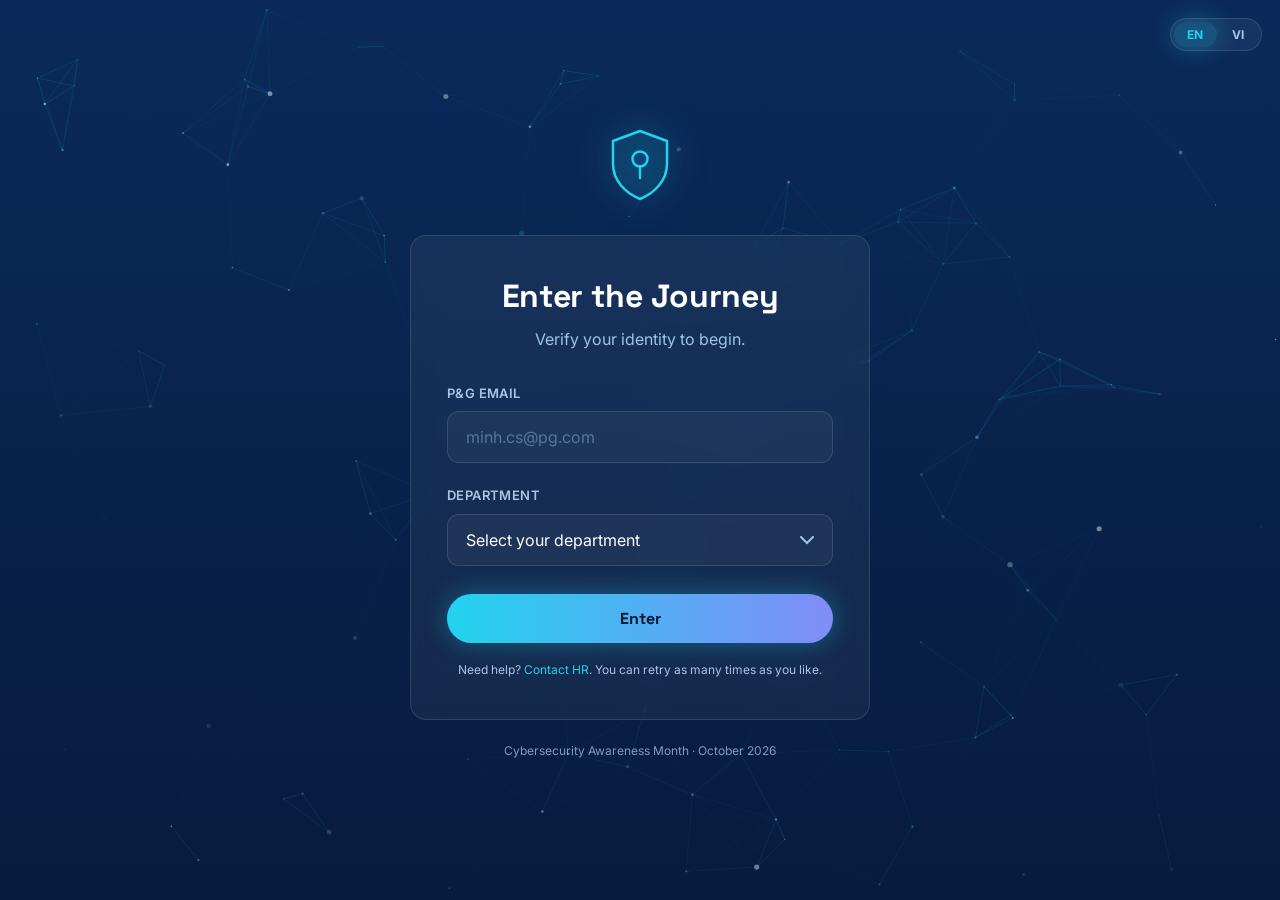
==== commit e098d835: "refactor: Không force user chọn đúng dept, user có thể chọn dept tùy ý​ Move nút đăng xuất lên kế bê" ====
--- a/public/index.html
+++ b/public/index.html
@@ -14,20 +14,7 @@
 <canvas id="starfield" aria-hidden="true"></canvas>
 
 <div class="page">
-  <!-- State switcher: lets reviewers preview every designed state -->
-  <div style="position:fixed;top:18px;right:18px;z-index:60" class="glass" id="stateSwitcher">
-    <div style="padding:12px 14px">
-      <div data-lang-switch style="margin-bottom:10px"></div>
-      <div class="t-caption" style="margin-bottom:8px;letter-spacing:1px;text-transform:uppercase" data-i18n="login.previewState">Preview state</div>
-      <div style="display:flex;gap:6px;flex-wrap:wrap;max-width:280px">
-        <button class="tab active" data-state="default" data-i18n="login.state.default">Default</button>
-        <button class="tab" data-state="focus" data-i18n="login.state.focus">Focus</button>
-        <button class="tab" data-state="loading" data-i18n="login.state.loading">Loading</button>
-        <button class="tab" data-state="errorA" data-i18n="login.state.errorA">Error A</button>
-        <button class="tab" data-state="errorB" data-i18n="login.state.errorB">Error B</button>
-      </div>
-    </div>
-  </div>
+  <div style="position:fixed;top:18px;right:18px;z-index:60" data-lang-switch></div>
 
   <main style="min-height:100vh;display:grid;place-items:center;padding:60px 20px">
     <div style="width:100%;max-width:460px">
--- a/public/assets/css/styles.css
+++ b/public/assets/css/styles.css
@@ -545,6 +545,12 @@
 
 /* ---------- 13. CONTACT CARD ---------- */
 .contact { padding: 22px; display: flex; align-items: center; gap: 16px; }
+.contact-grid { display: grid; grid-template-columns: repeat(auto-fit, minmax(min(100%, 320px), 1fr)); gap: 16px; }
+.contact-avatar { width: 76px; height: 76px; font-size: 18px; position: relative; }
+.contact-avatar img { position: absolute; inset: 0; }
+.contact-details { min-width: 0; display: grid; gap: 2px; }
+.contact-details a { overflow-wrap: anywhere; }
+.contact-name { color: var(--text-headline); font-weight: 700; }
 .icon-btn {
   width: 40px; height: 40px;
   border-radius: 10px;
@@ -907,7 +913,7 @@
 .stage-img {
   position: absolute; inset: 0;
   width: 100%; height: 100%;
-  object-fit: contain;
+  object-fit: cover;
   object-position: center bottom;
   pointer-events: none;
 }
@@ -981,6 +987,7 @@
   border: 1px dashed rgba(34,211,238,.45);
   border-radius: 22px;
 }
+.hero-fallback[hidden] { display: none; }
 
 .hero-side { display: block; }
 .hero-side .rules { margin-bottom: 22px; }
@@ -1025,8 +1032,8 @@
 .ch-status { font-size: 12.5px; color: var(--text-muted); }
 .ch-cta { font-family: var(--font-display); font-weight: 700; font-size: 13.5px; color: var(--accent); white-space: nowrap; }
 
-/* ---- KPI strip, three tiles ---- */
-.kpi-grid.is-three { grid-template-columns: repeat(3, minmax(0, 1fr)); }
+/* ---- KPI strip, two tiles ---- */
+.kpi-grid.is-two { grid-template-columns: repeat(2, minmax(0, 1fr)); }
 
 /* ---- Records drawer ---- */
 .drawer-backdrop {
@@ -1076,7 +1083,7 @@
 @media (max-width: 980px) {
   .hero-split { grid-template-columns: 1fr; gap: 28px; padding-top: 34px; }
   .chapter-grid.is-full { grid-template-columns: repeat(2, minmax(0, 1fr)); }
-  .kpi-grid.is-three { grid-template-columns: 1fr; }
+  .kpi-grid.is-two { grid-template-columns: 1fr; }
 }
 @media (max-width: 620px) {
   .chapter-grid.is-full { grid-template-columns: 1fr; }
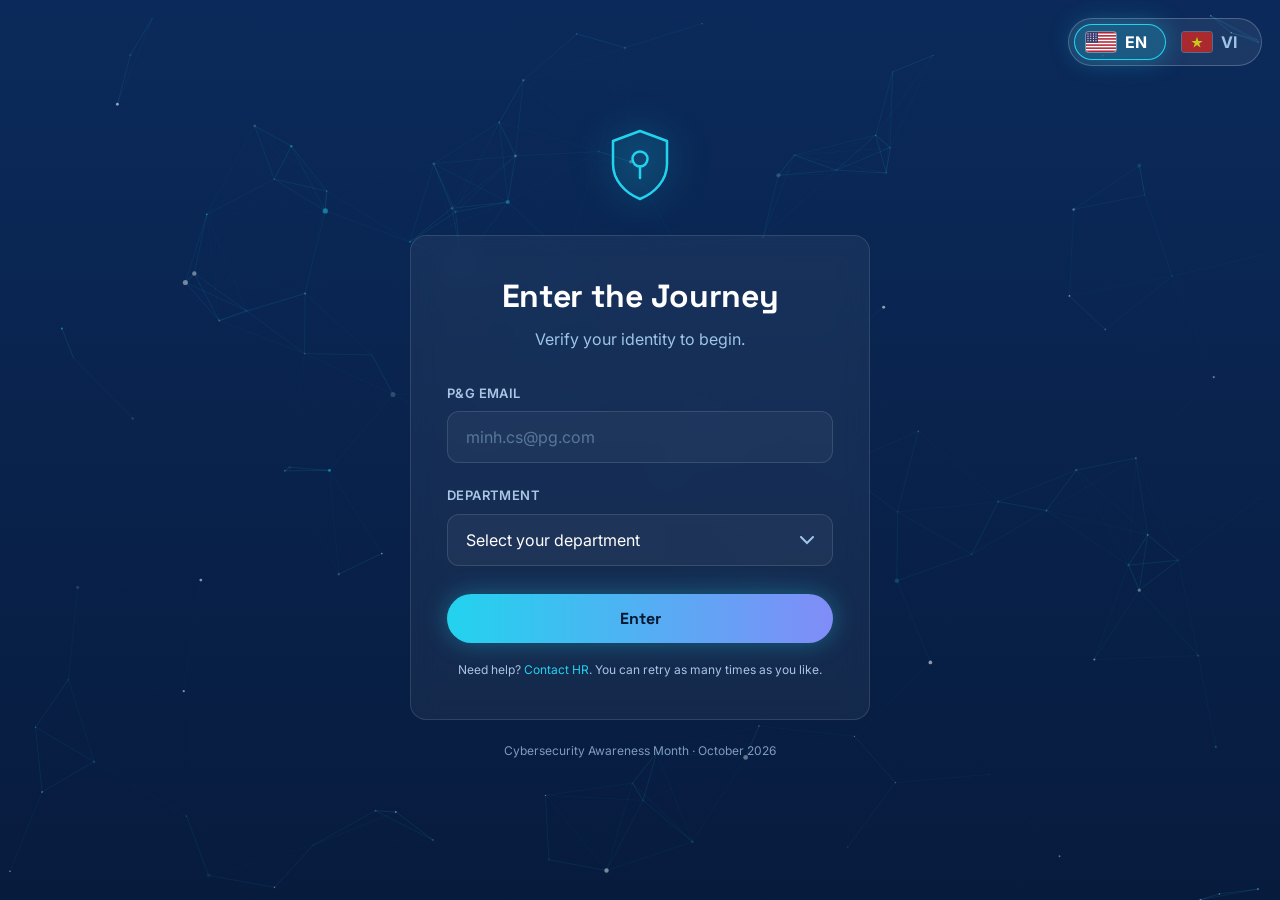
==== commit f443f5bc: "Update: Sửa Contact HR thành Contact Binh Duong Digital Team. Remove dòng có thể thử lại nhiều lần​ " ====
--- a/public/index.html
+++ b/public/index.html
@@ -75,7 +75,7 @@
           </button>
 
           <p class="t-caption center" style="margin:18px 0 0" data-i18n-html="login.help">
-            Need help? <a href="mailto:minh.cs@pg.com">Contact HR</a>. You can retry as many times as you like.
+            Need help? <a href="mailto:minh.cs@pg.com">Binh Duong Digital Team</a>. You can retry as many times as you like.
           </p>
         </form>
       </div>
--- a/public/assets/css/styles.css
+++ b/public/assets/css/styles.css
@@ -464,27 +464,38 @@
 /* ---------- 11b. LANGUAGE SWITCH ---------- */
 .lang-switch {
   display: inline-flex;
-  gap: 2px;
-  padding: 3px;
+  gap: 4px;
+  padding: 5px;
   border-radius: var(--radius-pill);
-  background: rgba(255,255,255,.05);
-  border: 1px solid var(--glass-border);
+  background: rgba(255,255,255,.07);
+  border: 1px solid var(--glass-border-strong);
 }
 .lang-btn {
-  padding: 5px 13px;
+  display: inline-flex;
+  align-items: center;
+  gap: 9px;
+  padding: 8px 18px 8px 12px;
   border: 0;
   border-radius: var(--radius-pill);
   background: transparent;
-  color: var(--text-muted);
-  font-size: 12px; font-weight: 700; letter-spacing: .6px;
+  color: var(--text-body);
+  font-size: 16px; font-weight: 700; letter-spacing: .6px;
   cursor: pointer;
   transition: all .18s ease;
 }
+.lang-flag { display: inline-flex; line-height: 0; }
+.lang-flag svg {
+  width: 30px;
+  height: 20px;
+  border-radius: 3px;
+  box-shadow: 0 0 0 1px rgba(255,255,255,.35);
+}
+.lang-btn:not(.is-active) .lang-flag { opacity: .75; }
 .lang-btn:hover { color: var(--text-headline); }
 .lang-btn.is-active {
-  background: color-mix(in srgb, var(--ch1) 20%, transparent);
-  color: var(--ch1);
-  box-shadow: var(--glow-cyan-soft);
+  background: color-mix(in srgb, var(--ch1) 22%, transparent);
+  color: #fff;
+  box-shadow: var(--glow-cyan-soft), inset 0 0 0 1px var(--ch1);
 }
 
 /* ---------- 12. LEADERBOARD ---------- */
@@ -974,7 +985,8 @@
   box-shadow: 0 30px 80px rgba(3,12,30,.55), 0 0 60px rgba(34,211,238,.10);
 }
 /* The artwork is a single full image — never crop it. */
-.hero-image img { display: block; width: 100%; height: auto; }
+.hero-image img,
+.hero-image video { display: block; width: 100%; height: auto; }
 
 .hero-fallback {
   display: grid;
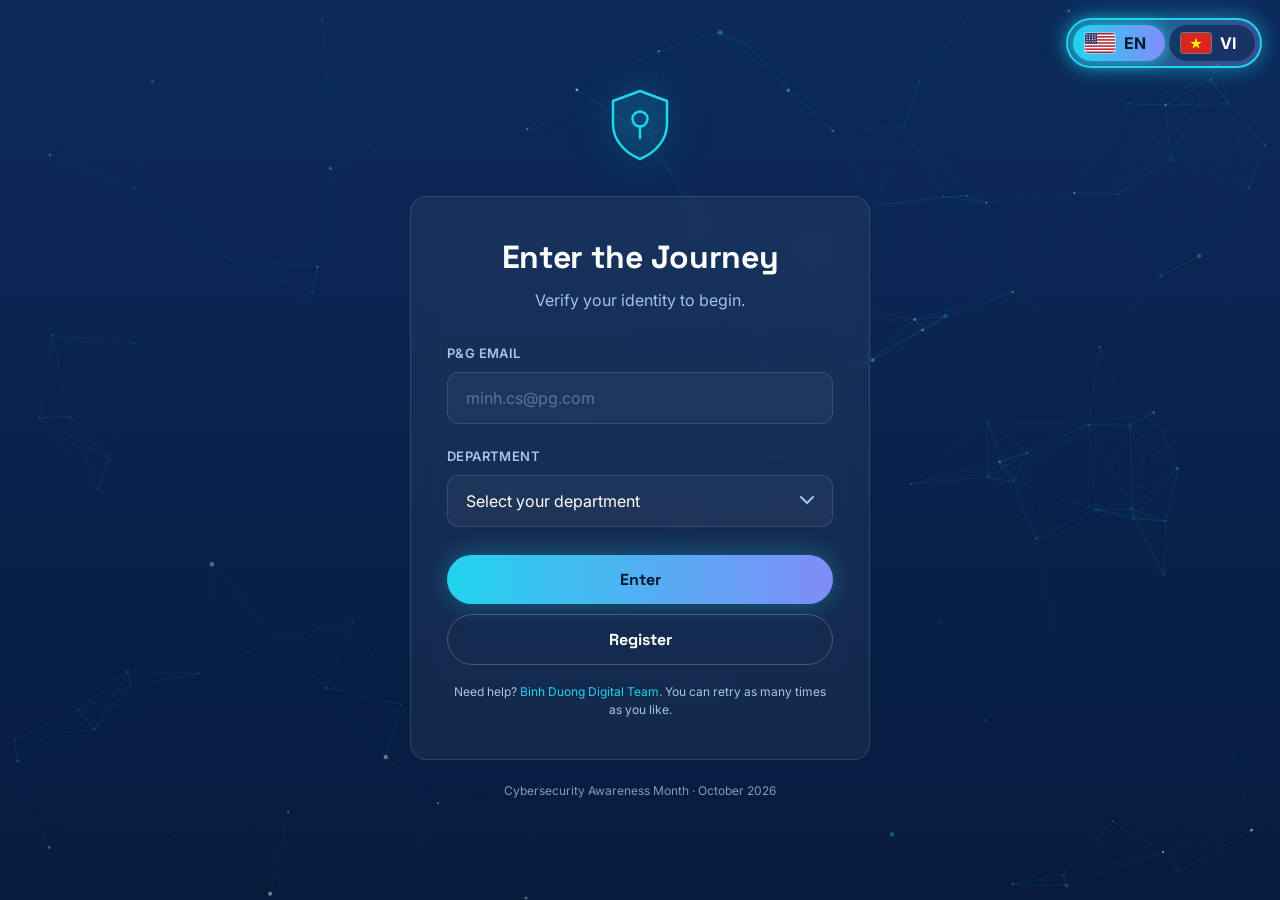
==== commit 293bcc80: "upload register and game 1 2 for chapter 3" ====
--- a/public/index.html
+++ b/public/index.html
@@ -38,6 +38,16 @@
 
         <form id="loginForm" novalidate autocomplete="off">
 
+          <div class="field" id="nameField" hidden>
+            <label for="fullName" data-i18n="login.nameLabel">Full name</label>
+            <input class="input" type="text" id="fullName" name="name" maxlength="120"
+                   placeholder="Your name" data-i18n-placeholder="login.namePlaceholder" autocomplete="name"
+                   aria-describedby="nameErr">
+            <div class="field-msg msg-error" id="nameErr" role="alert">
+              <span data-i18n="login.errorName">Please enter your name.</span>
+            </div>
+          </div>
+
           <!-- Email combo with live autocomplete -->
           <div class="field combo" id="emailField">
             <label for="email" data-i18n="login.emailLabel">P&amp;G Email</label>
@@ -74,6 +84,10 @@
             <span id="btnLabel" data-i18n="login.cta">Enter</span>
           </button>
 
+          <button type="button" class="btn btn-secondary btn-block" id="registerBtn" style="margin-top:10px">
+            <span id="registerLabel" data-i18n="login.register">Register</span>
+          </button>
+
           <p class="t-caption center" style="margin:18px 0 0" data-i18n-html="login.help">
             Need help? <a href="mailto:minh.cs@pg.com">Binh Duong Digital Team</a>. You can retry as many times as you like.
           </p>
--- a/public/assets/css/styles.css
+++ b/public/assets/css/styles.css
@@ -467,8 +467,9 @@
   gap: 4px;
   padding: 5px;
   border-radius: var(--radius-pill);
-  background: rgba(255,255,255,.07);
-  border: 1px solid var(--glass-border-strong);
+  background: linear-gradient(135deg, rgba(34,211,238,.38), rgba(129,140,248,.38));
+  border: 2px solid var(--ch1);
+  box-shadow: 0 0 22px rgba(34,211,238,.55);
 }
 .lang-btn {
   display: inline-flex;
@@ -477,8 +478,8 @@
   padding: 8px 18px 8px 12px;
   border: 0;
   border-radius: var(--radius-pill);
-  background: transparent;
-  color: var(--text-body);
+  background: rgba(7, 27, 61, .55);
+  color: #fff;
   font-size: 16px; font-weight: 700; letter-spacing: .6px;
   cursor: pointer;
   transition: all .18s ease;
@@ -490,12 +491,11 @@
   border-radius: 3px;
   box-shadow: 0 0 0 1px rgba(255,255,255,.35);
 }
-.lang-btn:not(.is-active) .lang-flag { opacity: .75; }
-.lang-btn:hover { color: var(--text-headline); }
+.lang-btn:hover { background: rgba(7, 27, 61, .25); transform: translateY(-1px); }
 .lang-btn.is-active {
-  background: color-mix(in srgb, var(--ch1) 22%, transparent);
-  color: #fff;
-  box-shadow: var(--glow-cyan-soft), inset 0 0 0 1px var(--ch1);
+  background: linear-gradient(90deg, var(--ch1) 0%, var(--ch4) 100%);
+  color: #04182F;
+  box-shadow: 0 0 16px rgba(34,211,238,.8);
 }
 
 /* ---------- 12. LEADERBOARD ---------- */
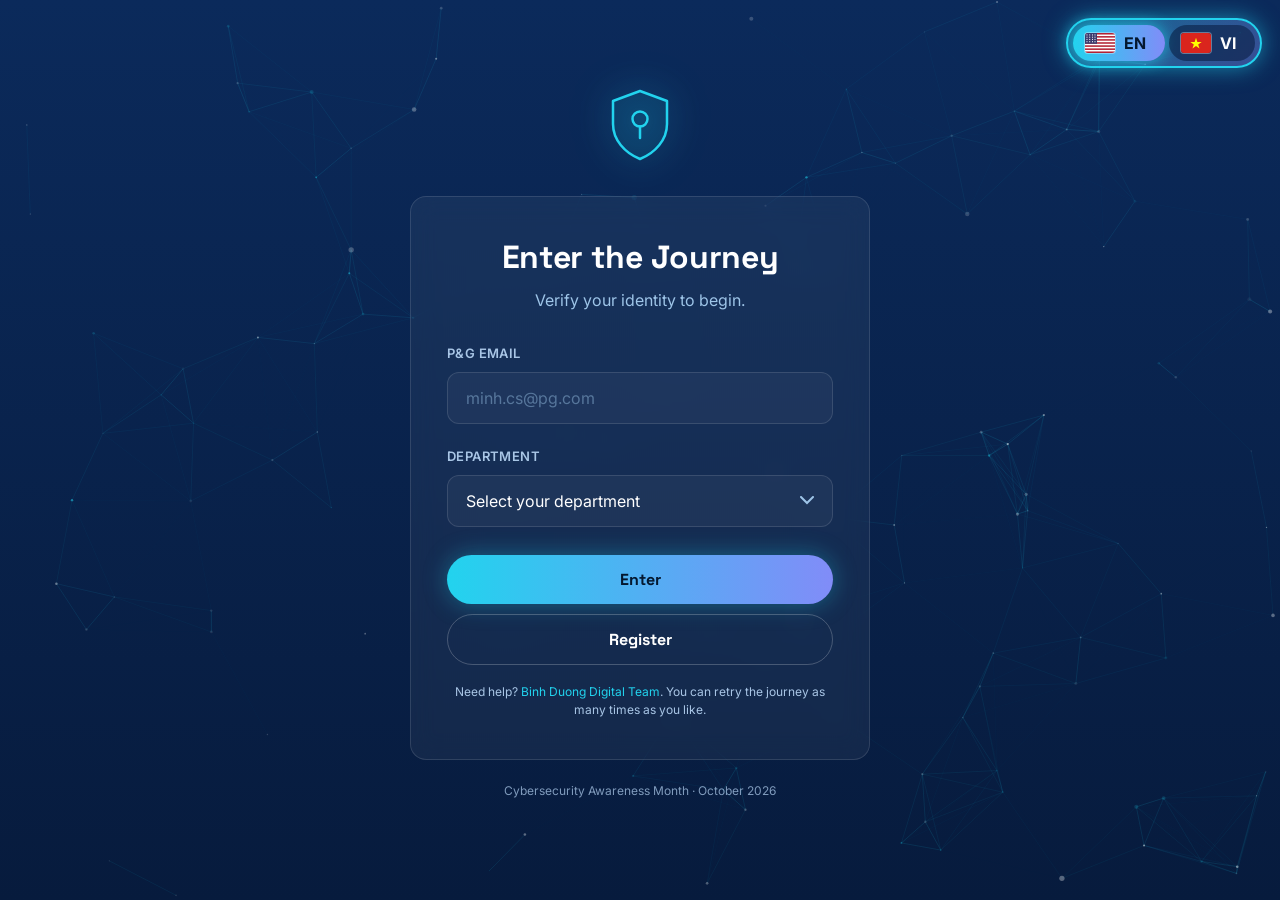
==== commit fab84559: "Update error message for email validation" ====
--- a/public/index.html
+++ b/public/index.html
@@ -61,7 +61,7 @@
                 <circle cx="8" cy="8" r="7" stroke="currentColor" stroke-width="1.5"/>
                 <path d="M8 4.5v4.2M8 11.2v.1" stroke="currentColor" stroke-width="1.8" stroke-linecap="round"/>
               </svg>
-              <span data-i18n="login.errorEmail">Email không chính xác — Email not found. Please try again.</span>
+              <span data-i18n="login.errorEmail">Email incorrect — Email not found. Please try again.</span>
             </div>
           </div>
 
